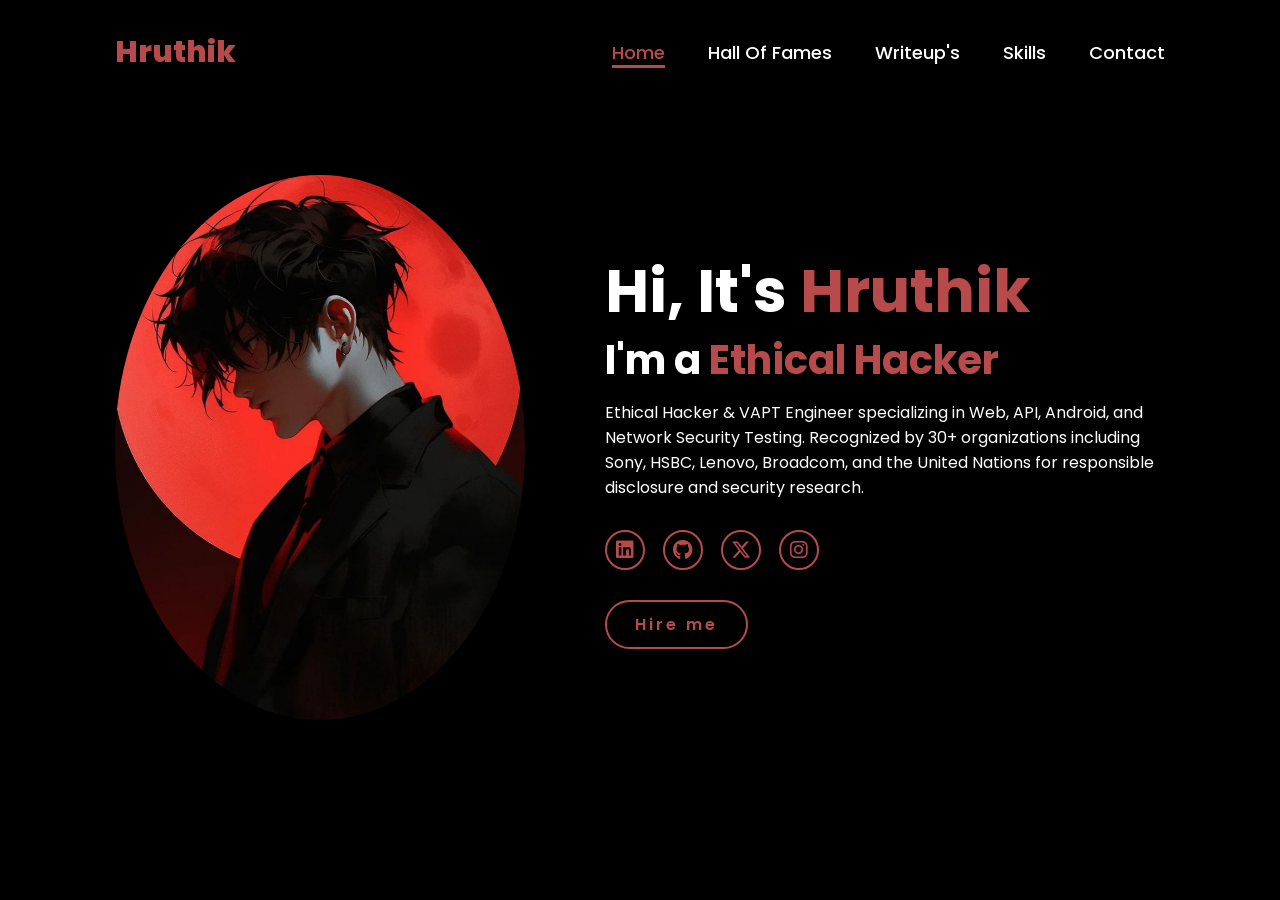
==== index.html @ f8b4dff4 "Add files via upload" ====
<!DOCTYPE html>
<html lang="en">
    
<head>
    <meta charset="UTF-8">
    <meta name="viewport" content="width=device-width, initial-scale=1.0">
    <link rel="stylesheet" href="https://cdnjs.cloudflare.com/ajax/libs/font-awesome/6.5.2/css/all.min.css">
    <link rel="stylesheet" href="style.css">
    <title>Portfolio Website</title>
</head>
<body>
    <header>
        <a href="#" class="logo">Hruthik</a>

        <nav>
            <a href="#" class="active"> Home</a>
            <a href="halloffame.html">Hall Of Fames</a>
            <a href="writeups.html">Writeup's</a>
            <a href="skills.html" >Skills</a>
            <a href="contact.html" >Contact</a>
        </nav>
    </header>
    <section class="home">
        <div class="home-img">
            <img src="main.jpg" alt="">
        </div>
        <div class="home-content">
            <h1>Hi, It's <span>Hruthik</span></h1>
            <h3 class="typing-text">I'm a <span></span></h3>
            <p> Ethical Hacker & VAPT Engineer specializing in Web, API, Android, and Network Security Testing. Recognized by 30+ organizations including Sony, HSBC, Lenovo, Broadcom, and the United Nations for responsible disclosure and security research.
</p>
            <div class="social-icons">
                <a href="https://www.linkedin.com/in/aluri-hruthik-a47271258
"><i class="fa-brands fa-linkedin"></i></a>
                <a href="#"><i class="fa-brands fa-github"></i></a>
                <a href="https://x.com/hruthik_Hacker"><i class="fa-brands fa-x-twitter"></i></a>
                <a href="https://www.instagram.com/the_dark_knight_soldier"><i class="fa-brands fa-instagram"></i></a>
            </div>
            <a href="#" class="btn">Hire me</a>
        </div>
    </section>
</body>
</html>
---- style.css ----
@import url('https://fonts.googleapis.com/css2?family=Poppins:wght@100;200;300;400;500;600&display=swap');

*{
    margin: 0;
    padding: 0;
    box-sizing: border-box;
    text-decoration: none;
    border: none;
    outline: none;
    font-family: 'Poppins', sans-serif;
}

html{
    font-size: 62.5%;
}

body{
    width: 100%;
    height: 100vh;
    overflow-x: hidden;
    background-color: black;
    color: white;
}

header{
    margin-top: 20px;
    position: fixed;
    top: 0;
    left: 0;
    width: 100%;
    padding: 1rem 9%;
    background-color: transparent;
    filter: drop-shadow(10px);
    display: flex;
    justify-content: space-between;
    align-items: center;
    z-index: 100;
}

.logo{
    font-size: 3rem;
    color: #b74b4b;
    font-weight: 800;
    cursor: pointer;
    transition: 0.5s ease;
}

.logo:hover{
    transform: scale(1.1);
}

nav a{
    font-size: 1.8rem;
    color: white;
    margin-left: 4rem;
    font-weight: 500;
    transition: 0.3s ease;
    border-bottom: 3px solid transparent;
}

nav a:hover,
nav a.active{
    color: #b74b4b;
    border-bottom: 3px solid #b74b4b;
}

@media(max-width:995px){
    nav{
        position: absolute;
        display: none;
        top: 0;
        right: 0;
        width: 40%;
        border-left: 3px solid #b74b4b;
        border-bottom: 3px solid #b74b4b;
        border-bottom-left-radius: 2rem;
        padding: 1rem solid;
        background-color: #161616;
        border-top: 0.1rem solid rgba(0,0,0,0.1);
    }

    nav.active{
        display: block;
    }

    nav a{
        display: block;
        font-size: 2rem;
        margin: 3rem 0;
    }

    nav a:hover,
    nav a.active{
        padding: 1rem;
        border-radius: 0.5rem;
        border-bottom: 0.5rem solid #b74b4b;
    }
}

section{
    min-height: 100vh;
    padding: 5rem 9% 5rem;
}

.home{
    display: flex;
    justify-content: center;
    align-items: center;
    gap: 8rem;
    background-color: black;
}

.home .home-content h1{
    font-size: 6rem;
    font-weight: 700;
    line-height: 1.3;
}

span{
    color: #b74b4b;
}

.home-content h3{
    font-size: 4rem;
    margin-bottom: 1rem;
    font-weight: 700;
}

.home-content p{
    font-size: 1.6rem;
}

.home-img{
    border-radius: 50%;
}

.home-img img{
    position: relative;
    width: 32vw;
    border-radius: 50%;
    box-shadow: 0 0 25px solid #b74b4b;
    cursor: pointer;
    transition: 0.2s linear;
}

.home-img img:hover{
    font-size: 1.8rem;
    font-weight: 500;
}

.social-icons a{
    display: inline-flex;
    justify-content: center;
    align-items: center;
    width: 4rem;
    height: 4rem;
    background-color: transparent;
    border: 0.2rem solid #b74b4b;
    font-size: 2rem;
    border-radius: 50%;
    margin: 3rem 1.5rem 3rem 0;
    transition: 0.3s ease;
    color: #b74b4b;
}

.social-icons a:hover{
    color: black;
    transform: scale(1.3) translateY(-5px);
    background-color: #b74b4b;
    box-shadow: 0  0 25px #b74b4b;
}

.btn{
    display: inline-block;
    padding: 1rem 2.8rem;
    background-color: black;
    border-radius: 4rem;
    font-size: 1.6rem;
    color: #b74b4b;
    letter-spacing: 0.3rem;
    font-weight: 600;
    border: 2px solid #b74b4b;
    transition: 0.3s ease;
    cursor: pointer;
}

.btn:hover{
    transform: scale3d(1.03);
    background-color: #b74b4b;
    color: black;
    box-shadow: 0 0 25px #b74b4b;
}

.typing-text{
    font-size: 34px;
    font-weight: 600;
    min-width: 280px;
}

.typing-text span{
    position: relative;
}

.typing-text span::before{
    content: "Ethical Hacker";
    color: #b74b4b;
    animation: words 20s infinite;
}

.typing-text span::after{
    content: "";
    background-color: black;
    position: absolute;
    width: calc(100% + 8px);
    height: 100%;
    border-left: 3px solid black;
    right: -8;
    animation: cursor 0.6s infinite;
}

@keyframes cursor{
    to{
        border-left: 3px solid #b74b4b;
    }
}

@keyframes words{
    0%, 20%{
        content: "Ethical Hacker";
    }
    21%, 40%{
        content: "Bug Hunter";
    }
    41%, 60%{
        content: "Penetration Tester";
    }
    
}

@media (max-width: 1000px){
    .home{
        gap: 4rem;
    }
}

@media(max-width:995px){
    .home{
        flex-direction: column;
        margin: 5rem 4rem;
    }

    .home .home-content h3{
        font-size: 2.5rem;
    }

    .home-content h1{
        font-size: 5rem;
    }

    .home-img img{
        width: 70vw;
        margin-top: 4rem;
    }
}


.skills{
    padding:8rem 9%;
    background:black;
}

.heading{
    text-align:center;
    font-size:5rem;
    margin-bottom:5rem;
}

.skills-container{
    display:grid;
    grid-template-columns:repeat(auto-fit,minmax(250px,1fr));
    gap:3rem;
}

.skill-box{
    background:#111;
    border:2px solid rgba(183,75,75,0.2);
    border-radius:2rem;
    padding:4rem 2rem;
    text-align:center;
    transition:0.3s ease;
}

.skill-box:hover{
    transform:translateY(-10px);
    border-color:#b74b4b;
    box-shadow:0 0 25px rgba(183,75,75,0.4);
}

.skill-box i{
    font-size:5rem;
    color:#b74b4b;
    margin-bottom:2rem;
}

.skill-box h3{
    font-size:2.2rem;
}


.services{
    padding:8rem 9%;
    background:black;
}

.services-container{
    display:grid;
    grid-template-columns:repeat(auto-fit,minmax(300px,1fr));
    gap:3rem;
}

.service-box{
    background:#111;
    border:2px solid rgba(183,75,75,0.2);
    border-radius:2rem;
    padding:4rem 3rem;
    transition:0.3s ease;
}

.service-box:hover{
    transform:translateY(-10px);
    border-color:#b74b4b;
    box-shadow:0 0 25px rgba(183,75,75,0.4);
}

.service-box i{
    font-size:5rem;
    color:#b74b4b;
    margin-bottom:2rem;
}

.service-box h3{
    font-size:2.5rem;
    margin-bottom:1.5rem;
}

.service-box p{
    font-size:1.5rem;
    line-height:1.8;
    color:#bdbdbd;
}

/* CONTACT */

.contact{
    padding:8rem 9%;
    background:black;
}

.contact-container{
    display:grid;
    grid-template-columns:repeat(auto-fit,minmax(250px,1fr));
    gap:3rem;
}

.contact-box{
    background:#111;
    border:2px solid rgba(183,75,75,0.2);
    border-radius:2rem;
    padding:4rem 2rem;
    text-align:center;
    transition:0.3s ease;
}

.contact-box:hover{
    transform:translateY(-10px);
    border-color:#b74b4b;
    box-shadow:0 0 25px rgba(183,75,75,0.4);
}

.contact-box i{
    font-size:5rem;
    color:#b74b4b;
    margin-bottom:2rem;
}

.contact-box h3{
    font-size:2.4rem;
    margin-bottom:1.5rem;
}

.contact-box a{
    font-size:1.6rem;
    color:#b74b4b;
    font-weight:600;
}

.contact-box a:hover{
    text-decoration:underline;
}
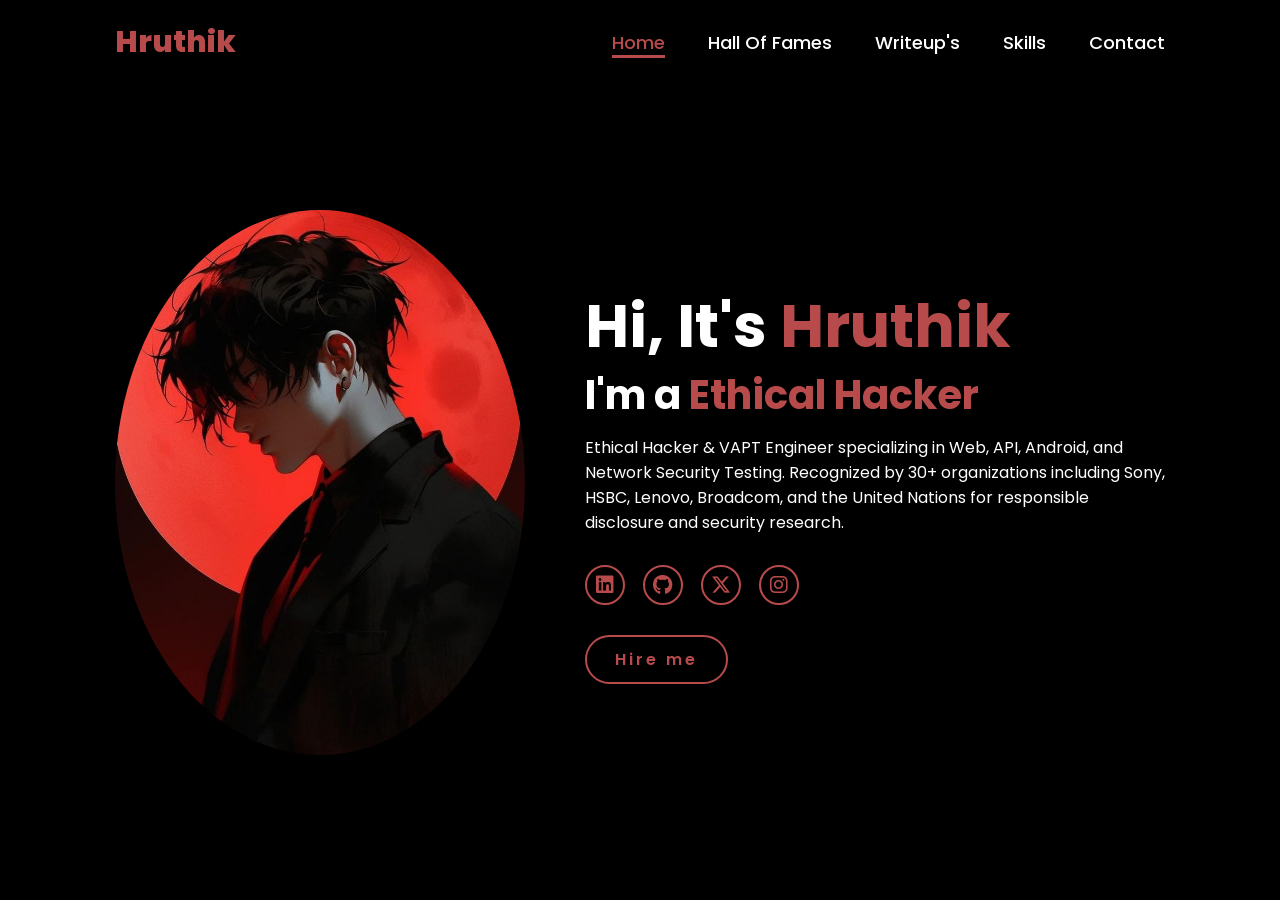
==== commit e307b6ab: "Update index.html" ====
--- a/index.html
+++ b/index.html
@@ -40,4 +40,4 @@
         </div>
     </section>
 </body>
-</html>+</html>
--- a/style.css
+++ b/style.css
@@ -23,18 +23,16 @@
 }
 
 header{
-    margin-top: 20px;
     position: fixed;
     top: 0;
     left: 0;
     width: 100%;
-    padding: 1rem 9%;
-    background-color: transparent;
-    filter: drop-shadow(10px);
+    padding: 2rem 9%;
+    background: rgba(0,0,0,0.8);
     display: flex;
     justify-content: space-between;
     align-items: center;
-    z-index: 100;
+    z-index: 1000;
 }
 
 .logo{
@@ -103,11 +101,13 @@
 }
 
 .home{
+    min-height: 100vh;
     display: flex;
+    align-items: center;
     justify-content: center;
-    align-items: center;
-    gap: 8rem;
-    background-color: black;
+    gap: 6rem;
+    padding-top: 12rem;
+    background: black;
 }
 
 .home .home-content h1{
@@ -397,3 +397,51 @@
 .contact-box a:hover{
     text-decoration:underline;
 }
+
+@media (max-width: 995px){
+
+    header{
+        flex-direction: column;
+        gap: 2rem;
+        padding: 2rem;
+    }
+
+    nav{
+        display: flex;
+        flex-wrap: wrap;
+        justify-content: center;
+        gap: 1.5rem;
+        width: 100%;
+    }
+
+    nav a{
+        margin: 0;
+        font-size: 1.6rem;
+    }
+
+    .home{
+        flex-direction: column;
+        text-align: center;
+        padding-top: 20rem;
+        gap: 4rem;
+    }
+
+    .home-img img{
+        width: 80vw;
+        max-width: 350px;
+    }
+
+    .home-content h1{
+        font-size: 4rem;
+    }
+
+    .home-content h3{
+        font-size: 2.5rem;
+    }
+
+    .social-icons{
+        display: flex;
+        justify-content: center;
+        flex-wrap: wrap;
+    }
+}
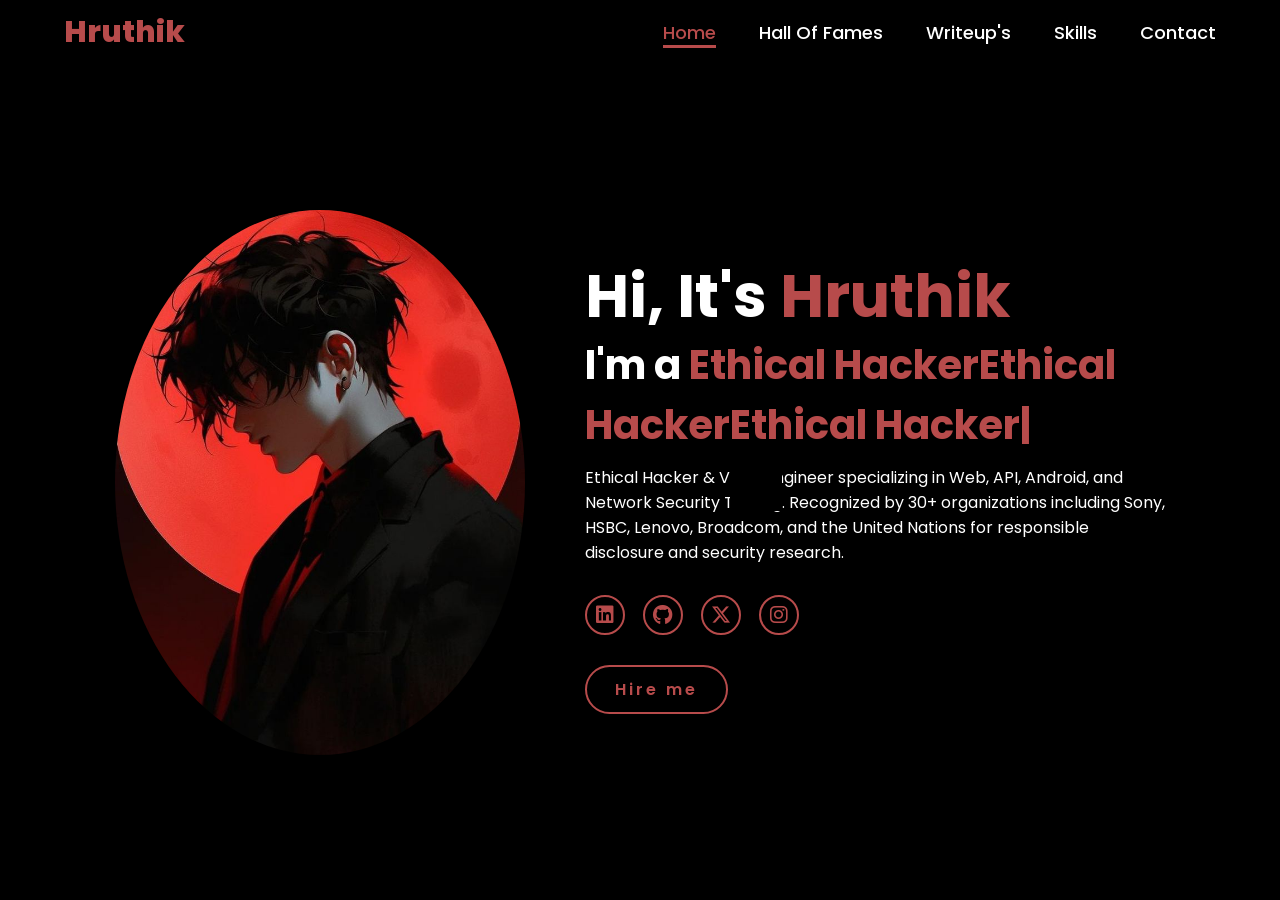
==== commit 8c0c10ab: "Update index.html" ====
--- a/index.html
+++ b/index.html
@@ -12,32 +12,76 @@
     <header>
         <a href="#" class="logo">Hruthik</a>
 
-        <nav>
-            <a href="#" class="active"> Home</a>
+        <div class="hamburger" id="hamburger" onclick="toggleNav()">
+            <span></span>
+            <span></span>
+            <span></span>
+        </div>
+
+        <nav id="nav-menu">
+            <a href="#" class="active">Home</a>
             <a href="halloffame.html">Hall Of Fames</a>
             <a href="writeups.html">Writeup's</a>
-            <a href="skills.html" >Skills</a>
-            <a href="contact.html" >Contact</a>
+            <a href="skills.html">Skills</a>
+            <a href="contact.html">Contact</a>
         </nav>
     </header>
+
     <section class="home">
         <div class="home-img">
-            <img src="main.jpg" alt="">
+            <img src="main.jpg" alt="Hruthik">
         </div>
         <div class="home-content">
             <h1>Hi, It's <span>Hruthik</span></h1>
-            <h3 class="typing-text">I'm a <span></span></h3>
-            <p> Ethical Hacker & VAPT Engineer specializing in Web, API, Android, and Network Security Testing. Recognized by 30+ organizations including Sony, HSBC, Lenovo, Broadcom, and the United Nations for responsible disclosure and security research.
-</p>
+            <h3 class="typing-text">I'm a <span id="typed-text"></span><span class="typed-cursor">|</span></h3>
+            <p>Ethical Hacker & VAPT Engineer specializing in Web, API, Android, and Network Security Testing. Recognized by 30+ organizations including Sony, HSBC, Lenovo, Broadcom, and the United Nations for responsible disclosure and security research.</p>
             <div class="social-icons">
-                <a href="https://www.linkedin.com/in/aluri-hruthik-a47271258
-"><i class="fa-brands fa-linkedin"></i></a>
+                <a href="https://www.linkedin.com/in/aluri-hruthik-a47271258" target="_blank"><i class="fa-brands fa-linkedin"></i></a>
                 <a href="#"><i class="fa-brands fa-github"></i></a>
-                <a href="https://x.com/hruthik_Hacker"><i class="fa-brands fa-x-twitter"></i></a>
-                <a href="https://www.instagram.com/the_dark_knight_soldier"><i class="fa-brands fa-instagram"></i></a>
+                <a href="https://x.com/hruthik_Hacker" target="_blank"><i class="fa-brands fa-x-twitter"></i></a>
+                <a href="https://www.instagram.com/the_dark_knight_soldier" target="_blank"><i class="fa-brands fa-instagram"></i></a>
             </div>
-            <a href="#" class="btn">Hire me</a>
+            <a href="contact.html" class="btn">Hire me</a>
         </div>
     </section>
+
+    <script>
+    // Hamburger nav
+    function toggleNav(){
+        document.getElementById('nav-menu').classList.toggle('open');
+    }
+    document.querySelectorAll('#nav-menu a').forEach(function(link){
+        link.addEventListener('click', function(){
+            document.getElementById('nav-menu').classList.remove('open');
+        });
+    });
+
+    // JS typing animation — works on local files AND GitHub Pages
+    const words = ["Ethical Hacker", "Bug Hunter", "Penetration Tester", "Security Researcher"];
+    const el = document.getElementById('typed-text');
+    let wi = 0, ci = 0, deleting = false;
+
+    function type() {
+        const word = words[wi];
+        if (!deleting) {
+            el.textContent = word.substring(0, ci + 1);
+            ci++;
+            if (ci === word.length) {
+                deleting = true;
+                setTimeout(type, 1800);
+                return;
+            }
+        } else {
+            el.textContent = word.substring(0, ci - 1);
+            ci--;
+            if (ci === 0) {
+                deleting = false;
+                wi = (wi + 1) % words.length;
+            }
+        }
+        setTimeout(type, deleting ? 60 : 100);
+    }
+    type();
+    </script>
 </body>
 </html>
--- a/style.css
+++ b/style.css
@@ -351,22 +351,18 @@
 
 /* CONTACT */
 
-.contact{
-    padding:8rem 9%;
-    background:black;
-}
-
 .contact-container{
     display:grid;
     grid-template-columns:repeat(auto-fit,minmax(250px,1fr));
-    gap:3rem;
+    gap:2rem;
+    margin-top:4rem;
 }
 
 .contact-box{
     background:#111;
-    border:2px solid rgba(183,75,75,0.2);
+    border:2px solid rgba(183,75,75,0.3);
     border-radius:2rem;
-    padding:4rem 2rem;
+    padding:3rem 2rem;
     text-align:center;
     transition:0.3s ease;
 }
@@ -378,24 +374,26 @@
 }
 
 .contact-box i{
-    font-size:5rem;
+    font-size:4rem;
     color:#b74b4b;
-    margin-bottom:2rem;
+    margin-bottom:1.5rem;
 }
 
 .contact-box h3{
-    font-size:2.4rem;
-    margin-bottom:1.5rem;
+    font-size:2.2rem;
+    margin-bottom:1rem;
 }
 
 .contact-box a{
-    font-size:1.6rem;
+    font-size:1.5rem;
     color:#b74b4b;
     font-weight:600;
 }
 
-.contact-box a:hover{
-    text-decoration:underline;
+.contact{
+    min-height: 100vh;
+    padding: 14rem 9% 5rem;
+    background: black;
 }
 
 @media (max-width: 995px){
@@ -445,3 +443,85 @@
         flex-wrap: wrap;
     }
 }
+
+@media (max-width: 768px){
+
+    header{
+        flex-direction: column;
+        padding: 1.5rem;
+        gap: 1rem;
+    }
+
+    nav{
+        display: flex;
+        flex-wrap: wrap;
+        justify-content: center;
+        gap: 1rem;
+        width: 100%;
+    }
+
+    nav{
+    gap: 0.8rem;
+    flex-wrap: wrap;
+}
+
+    nav a{
+        margin: 0;
+        font-size: 1.5rem;
+    }
+
+    .heading{
+        font-size: 4rem;
+        margin-top: 3rem;
+    }
+
+    .home{
+        flex-direction: column;
+        text-align: center;
+        padding-top: 15rem;
+        gap: 3rem;
+    }
+
+    .home-img img{
+        width: 85vw;
+    }
+
+    .home-content h1{
+        font-size: 3.8rem;
+    }
+
+    .home-content h3{
+        font-size: 2.2rem;
+    }
+
+    .services-container,
+    .skills-container,
+    .contact-container{
+        grid-template-columns: 1fr;
+    }
+
+    .service-box,
+    .skill-box,
+    .contact-box{
+        width: 100%;
+    }
+}
+
+header{
+    padding: 1rem 5%;
+}
+
+.writeups{
+    padding-top: 14rem;
+}
+
+.writeup-box h3{
+    font-size: 3rem;
+    line-height: 1.3;
+    word-break: break-word;
+}
+
+.contact{
+    min-height: auto;
+    padding-bottom: 8rem;
+}
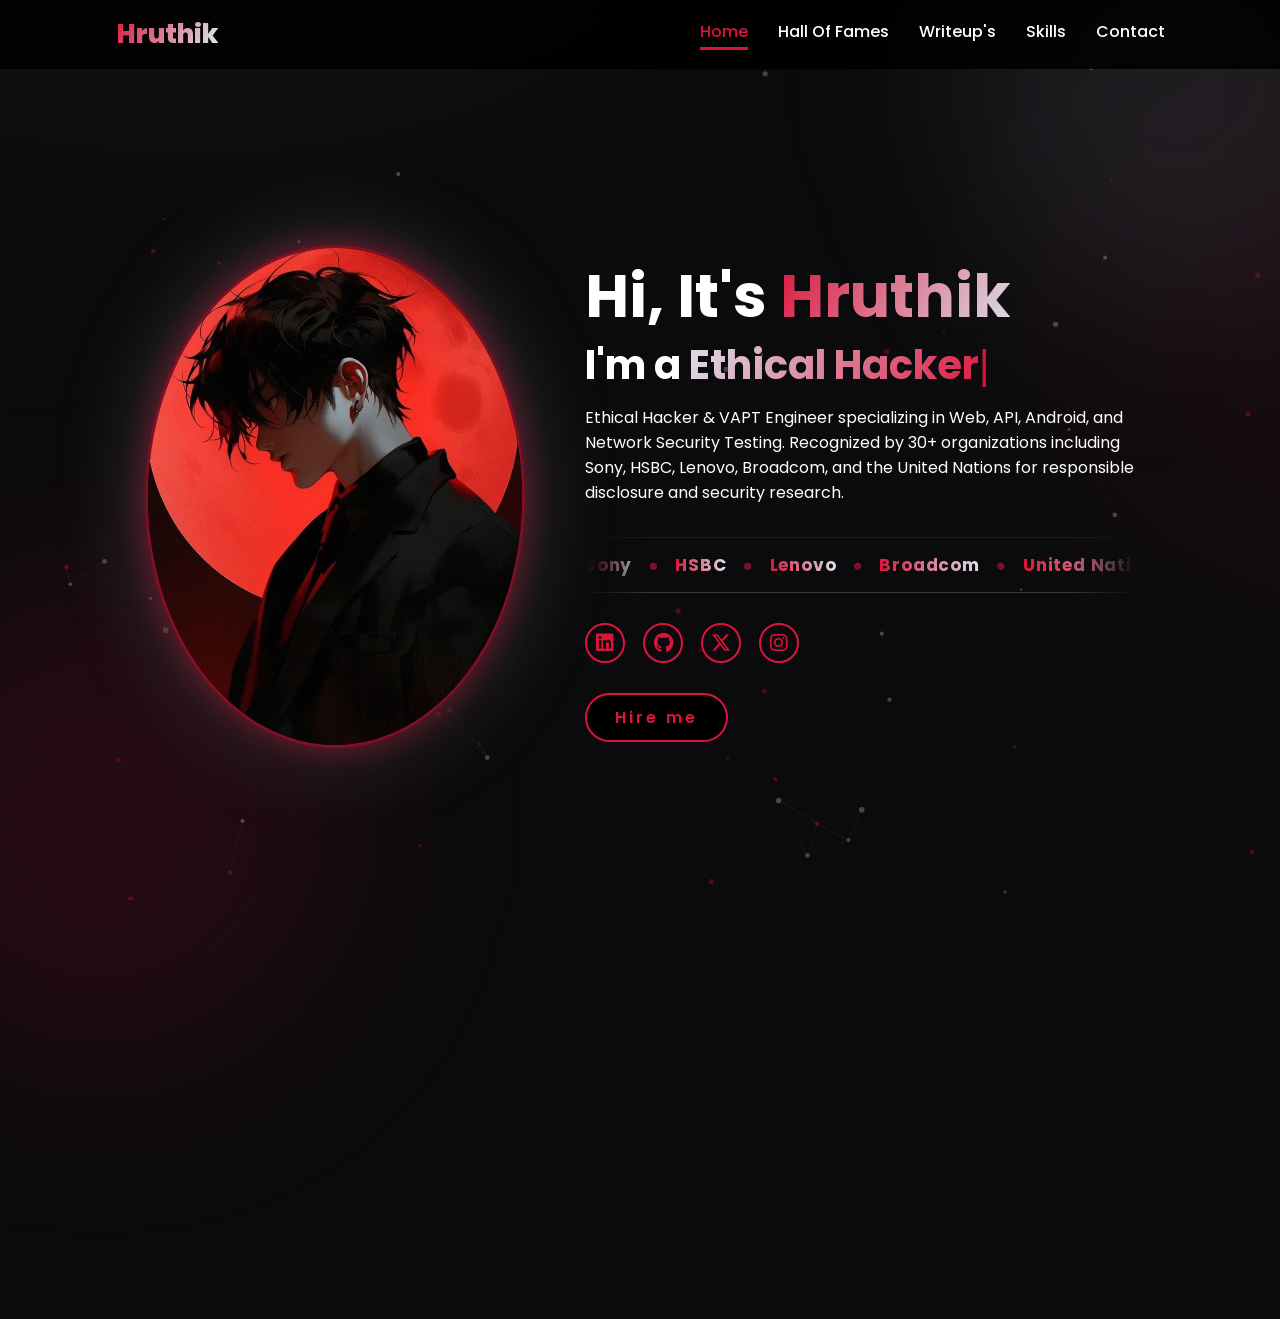
==== commit 626e9220: "Redesign: charcoal + crimson + silver theme, 3D effects, particles, reveal animations, SEO tags, fav" ====
--- a/index.html
+++ b/index.html
@@ -4,11 +4,24 @@
 <head>
     <meta charset="UTF-8">
     <meta name="viewport" content="width=device-width, initial-scale=1.0">
+    <meta name="description" content="Hruthik — Ethical Hacker & VAPT Engineer. Web, API, Android and Network security testing. Recognized by 30+ organizations including Sony, HSBC, Lenovo, Broadcom and the United Nations.">
+    <meta property="og:type" content="website">
+    <meta property="og:title" content="Hruthik | Ethical Hacker & VAPT Engineer">
+    <meta property="og:description" content="Recognized by 30+ organizations including Sony, HSBC, Lenovo, Broadcom and the United Nations for responsible disclosure and security research.">
+    <meta property="og:url" content="https://darkknight268.github.io/portifilo/">
+    <meta property="og:image" content="https://darkknight268.github.io/portifilo/main.jpg">
+    <meta name="twitter:card" content="summary_large_image">
+    <meta name="twitter:title" content="Hruthik | Ethical Hacker & VAPT Engineer">
+    <meta name="twitter:description" content="Recognized by 30+ organizations including Sony, HSBC, Lenovo, Broadcom and the United Nations.">
+    <link rel="icon" type="image/svg+xml" href="favicon.svg">
     <link rel="stylesheet" href="https://cdnjs.cloudflare.com/ajax/libs/font-awesome/6.5.2/css/all.min.css">
     <link rel="stylesheet" href="style.css">
-    <title>Portfolio Website</title>
+    <title>Hruthik | Ethical Hacker & VAPT Engineer</title>
 </head>
 <body>
+    <div class="orb orb-green"></div>
+    <div class="orb orb-crimson"></div>
+
     <header>
         <a href="#" class="logo">Hruthik</a>
 
@@ -32,16 +45,22 @@
             <img src="main.jpg" alt="Hruthik">
         </div>
         <div class="home-content">
-            <h1>Hi, It's <span>Hruthik</span></h1>
-            <h3 class="typing-text">I'm a <span id="typed-text"></span><span class="typed-cursor">|</span></h3>
-            <p>Ethical Hacker & VAPT Engineer specializing in Web, API, Android, and Network Security Testing. Recognized by 30+ organizations including Sony, HSBC, Lenovo, Broadcom, and the United Nations for responsible disclosure and security research.</p>
-            <div class="social-icons">
+            <h1 class="reveal">Hi, It's <span>Hruthik</span></h1>
+            <h3 class="typing-text reveal">I'm a <span id="typed-text"></span><span class="typed-cursor">|</span></h3>
+            <p class="reveal">Ethical Hacker & VAPT Engineer specializing in Web, API, Android, and Network Security Testing. Recognized by 30+ organizations including Sony, HSBC, Lenovo, Broadcom, and the United Nations for responsible disclosure and security research.</p>
+            <div class="ticker-wrap reveal">
+                <div class="ticker">
+                    <span><b>Sony</b><i>●</i><b>HSBC</b><i>●</i><b>Lenovo</b><i>●</i><b>Broadcom</b><i>●</i><b>United Nations</b><i>●</i><b>Square</b><i>●</i><b>CIBC</b><i>●</i><b>Unilever</b><i>●</i><b>CERT-EU</b><i>●</i><b>iFixit</b><i>●</i><b>Accenture</b><i>●</i><b>BASF</b><i>●</i><b>F5 Networks</b><i>●</i><b>BT</b><i>●</i><b>EPAM</b><i>●</i><b>Arlo</b><i>●</i><b>Bolt</b><i>●</i><b>ServiceNow</b><i>●</i><b>Luminor</b><i>●</i></span>
+                    <span aria-hidden="true"><b>Sony</b><i>●</i><b>HSBC</b><i>●</i><b>Lenovo</b><i>●</i><b>Broadcom</b><i>●</i><b>United Nations</b><i>●</i><b>Square</b><i>●</i><b>CIBC</b><i>●</i><b>Unilever</b><i>●</i><b>CERT-EU</b><i>●</i><b>iFixit</b><i>●</i><b>Accenture</b><i>●</i><b>BASF</b><i>●</i><b>F5 Networks</b><i>●</i><b>BT</b><i>●</i><b>EPAM</b><i>●</i><b>Arlo</b><i>●</i><b>Bolt</b><i>●</i><b>ServiceNow</b><i>●</i><b>Luminor</b><i>●</i></span>
+                </div>
+            </div>
+            <div class="social-icons reveal">
                 <a href="https://www.linkedin.com/in/aluri-hruthik-a47271258" target="_blank"><i class="fa-brands fa-linkedin"></i></a>
-                <a href="#"><i class="fa-brands fa-github"></i></a>
+                <a href="https://github.com/darkknight268" target="_blank"><i class="fa-brands fa-github"></i></a>
                 <a href="https://x.com/hruthik_Hacker" target="_blank"><i class="fa-brands fa-x-twitter"></i></a>
                 <a href="https://www.instagram.com/the_dark_knight_soldier" target="_blank"><i class="fa-brands fa-instagram"></i></a>
             </div>
-            <a href="contact.html" class="btn">Hire me</a>
+            <a href="contact.html" class="btn reveal">Hire me</a>
         </div>
     </section>
 
@@ -83,5 +102,7 @@
     }
     type();
     </script>
+    <script src=bg.js></script>
+<script src=reveal.js></script>
 </body>
 </html>
--- a/style.css
+++ b/style.css
@@ -1,527 +1,927 @@
-@import url('https://fonts.googleapis.com/css2?family=Poppins:wght@100;200;300;400;500;600&display=swap');
-
-*{
-    margin: 0;
-    padding: 0;
-    box-sizing: border-box;
-    text-decoration: none;
-    border: none;
-    outline: none;
-    font-family: 'Poppins', sans-serif;
-}
-
-html{
-    font-size: 62.5%;
-}
-
-body{
-    width: 100%;
-    height: 100vh;
-    overflow-x: hidden;
-    background-color: black;
-    color: white;
-}
-
-header{
-    position: fixed;
-    top: 0;
-    left: 0;
-    width: 100%;
-    padding: 2rem 9%;
-    background: rgba(0,0,0,0.8);
-    display: flex;
-    justify-content: space-between;
-    align-items: center;
-    z-index: 1000;
-}
-
-.logo{
-    font-size: 3rem;
-    color: #b74b4b;
-    font-weight: 800;
-    cursor: pointer;
-    transition: 0.5s ease;
-}
-
-.logo:hover{
-    transform: scale(1.1);
-}
-
-nav a{
-    font-size: 1.8rem;
-    color: white;
-    margin-left: 4rem;
-    font-weight: 500;
-    transition: 0.3s ease;
-    border-bottom: 3px solid transparent;
-}
-
-nav a:hover,
-nav a.active{
-    color: #b74b4b;
-    border-bottom: 3px solid #b74b4b;
-}
-
-@media(max-width:995px){
-    nav{
-        position: absolute;
-        display: none;
-        top: 0;
-        right: 0;
-        width: 40%;
-        border-left: 3px solid #b74b4b;
-        border-bottom: 3px solid #b74b4b;
-        border-bottom-left-radius: 2rem;
-        padding: 1rem solid;
-        background-color: #161616;
-        border-top: 0.1rem solid rgba(0,0,0,0.1);
-    }
-
-    nav.active{
-        display: block;
-    }
-
-    nav a{
-        display: block;
-        font-size: 2rem;
-        margin: 3rem 0;
-    }
-
-    nav a:hover,
-    nav a.active{
-        padding: 1rem;
-        border-radius: 0.5rem;
-        border-bottom: 0.5rem solid #b74b4b;
-    }
-}
-
-section{
-    min-height: 100vh;
-    padding: 5rem 9% 5rem;
-}
-
-.home{
-    min-height: 100vh;
-    display: flex;
-    align-items: center;
-    justify-content: center;
-    gap: 6rem;
-    padding-top: 12rem;
-    background: black;
-}
-
-.home .home-content h1{
-    font-size: 6rem;
-    font-weight: 700;
-    line-height: 1.3;
-}
-
-span{
-    color: #b74b4b;
-}
-
-.home-content h3{
-    font-size: 4rem;
-    margin-bottom: 1rem;
-    font-weight: 700;
-}
-
-.home-content p{
-    font-size: 1.6rem;
-}
-
-.home-img{
-    border-radius: 50%;
-}
-
-.home-img img{
-    position: relative;
-    width: 32vw;
-    border-radius: 50%;
-    box-shadow: 0 0 25px solid #b74b4b;
-    cursor: pointer;
-    transition: 0.2s linear;
-}
-
-.home-img img:hover{
-    font-size: 1.8rem;
-    font-weight: 500;
-}
-
-.social-icons a{
-    display: inline-flex;
-    justify-content: center;
-    align-items: center;
-    width: 4rem;
-    height: 4rem;
-    background-color: transparent;
-    border: 0.2rem solid #b74b4b;
-    font-size: 2rem;
-    border-radius: 50%;
-    margin: 3rem 1.5rem 3rem 0;
-    transition: 0.3s ease;
-    color: #b74b4b;
-}
-
-.social-icons a:hover{
-    color: black;
-    transform: scale(1.3) translateY(-5px);
-    background-color: #b74b4b;
-    box-shadow: 0  0 25px #b74b4b;
-}
-
-.btn{
-    display: inline-block;
-    padding: 1rem 2.8rem;
-    background-color: black;
-    border-radius: 4rem;
-    font-size: 1.6rem;
-    color: #b74b4b;
-    letter-spacing: 0.3rem;
-    font-weight: 600;
-    border: 2px solid #b74b4b;
-    transition: 0.3s ease;
-    cursor: pointer;
-}
-
-.btn:hover{
-    transform: scale3d(1.03);
-    background-color: #b74b4b;
-    color: black;
-    box-shadow: 0 0 25px #b74b4b;
-}
-
-.typing-text{
-    font-size: 34px;
-    font-weight: 600;
-    min-width: 280px;
-}
-
-.typing-text span{
-    position: relative;
-}
-
-.typing-text span::before{
-    content: "Ethical Hacker";
-    color: #b74b4b;
-    animation: words 20s infinite;
-}
-
-.typing-text span::after{
-    content: "";
-    background-color: black;
-    position: absolute;
-    width: calc(100% + 8px);
-    height: 100%;
-    border-left: 3px solid black;
-    right: -8;
-    animation: cursor 0.6s infinite;
-}
-
-@keyframes cursor{
-    to{
-        border-left: 3px solid #b74b4b;
-    }
-}
-
-@keyframes words{
-    0%, 20%{
-        content: "Ethical Hacker";
-    }
-    21%, 40%{
-        content: "Bug Hunter";
-    }
-    41%, 60%{
-        content: "Penetration Tester";
-    }
-    
-}
-
-@media (max-width: 1000px){
-    .home{
-        gap: 4rem;
-    }
-}
-
-@media(max-width:995px){
-    .home{
-        flex-direction: column;
-        margin: 5rem 4rem;
-    }
-
-    .home .home-content h3{
-        font-size: 2.5rem;
-    }
-
-    .home-content h1{
-        font-size: 5rem;
-    }
-
-    .home-img img{
-        width: 70vw;
-        margin-top: 4rem;
-    }
-}
-
-
-.skills{
-    padding:8rem 9%;
-    background:black;
-}
-
-.heading{
-    text-align:center;
-    font-size:5rem;
-    margin-bottom:5rem;
-}
-
-.skills-container{
-    display:grid;
-    grid-template-columns:repeat(auto-fit,minmax(250px,1fr));
-    gap:3rem;
-}
-
-.skill-box{
-    background:#111;
-    border:2px solid rgba(183,75,75,0.2);
-    border-radius:2rem;
-    padding:4rem 2rem;
-    text-align:center;
-    transition:0.3s ease;
-}
-
-.skill-box:hover{
-    transform:translateY(-10px);
-    border-color:#b74b4b;
-    box-shadow:0 0 25px rgba(183,75,75,0.4);
-}
-
-.skill-box i{
-    font-size:5rem;
-    color:#b74b4b;
-    margin-bottom:2rem;
-}
-
-.skill-box h3{
-    font-size:2.2rem;
-}
-
-
-.services{
-    padding:8rem 9%;
-    background:black;
-}
-
-.services-container{
-    display:grid;
-    grid-template-columns:repeat(auto-fit,minmax(300px,1fr));
-    gap:3rem;
-}
-
-.service-box{
-    background:#111;
-    border:2px solid rgba(183,75,75,0.2);
-    border-radius:2rem;
-    padding:4rem 3rem;
-    transition:0.3s ease;
-}
-
-.service-box:hover{
-    transform:translateY(-10px);
-    border-color:#b74b4b;
-    box-shadow:0 0 25px rgba(183,75,75,0.4);
-}
-
-.service-box i{
-    font-size:5rem;
-    color:#b74b4b;
-    margin-bottom:2rem;
-}
-
-.service-box h3{
-    font-size:2.5rem;
-    margin-bottom:1.5rem;
-}
-
-.service-box p{
-    font-size:1.5rem;
-    line-height:1.8;
-    color:#bdbdbd;
-}
-
-/* CONTACT */
-
-.contact-container{
-    display:grid;
-    grid-template-columns:repeat(auto-fit,minmax(250px,1fr));
-    gap:2rem;
-    margin-top:4rem;
-}
-
-.contact-box{
-    background:#111;
-    border:2px solid rgba(183,75,75,0.3);
-    border-radius:2rem;
-    padding:3rem 2rem;
-    text-align:center;
-    transition:0.3s ease;
-}
-
-.contact-box:hover{
-    transform:translateY(-10px);
-    border-color:#b74b4b;
-    box-shadow:0 0 25px rgba(183,75,75,0.4);
-}
-
-.contact-box i{
-    font-size:4rem;
-    color:#b74b4b;
-    margin-bottom:1.5rem;
-}
-
-.contact-box h3{
-    font-size:2.2rem;
-    margin-bottom:1rem;
-}
-
-.contact-box a{
-    font-size:1.5rem;
-    color:#b74b4b;
-    font-weight:600;
-}
-
-.contact{
-    min-height: 100vh;
-    padding: 14rem 9% 5rem;
-    background: black;
-}
-
-@media (max-width: 995px){
-
-    header{
-        flex-direction: column;
-        gap: 2rem;
-        padding: 2rem;
-    }
-
-    nav{
-        display: flex;
-        flex-wrap: wrap;
-        justify-content: center;
-        gap: 1.5rem;
-        width: 100%;
-    }
-
-    nav a{
-        margin: 0;
-        font-size: 1.6rem;
-    }
-
-    .home{
-        flex-direction: column;
-        text-align: center;
-        padding-top: 20rem;
-        gap: 4rem;
-    }
-
-    .home-img img{
-        width: 80vw;
-        max-width: 350px;
-    }
-
-    .home-content h1{
-        font-size: 4rem;
-    }
-
-    .home-content h3{
-        font-size: 2.5rem;
-    }
-
-    .social-icons{
-        display: flex;
-        justify-content: center;
-        flex-wrap: wrap;
-    }
-}
-
-@media (max-width: 768px){
-
-    header{
-        flex-direction: column;
-        padding: 1.5rem;
-        gap: 1rem;
-    }
-
-    nav{
-        display: flex;
-        flex-wrap: wrap;
-        justify-content: center;
-        gap: 1rem;
-        width: 100%;
-    }
-
-    nav{
-    gap: 0.8rem;
-    flex-wrap: wrap;
-}
-
-    nav a{
-        margin: 0;
-        font-size: 1.5rem;
-    }
-
-    .heading{
-        font-size: 4rem;
-        margin-top: 3rem;
-    }
-
-    .home{
-        flex-direction: column;
-        text-align: center;
-        padding-top: 15rem;
-        gap: 3rem;
-    }
-
-    .home-img img{
-        width: 85vw;
-    }
-
-    .home-content h1{
-        font-size: 3.8rem;
-    }
-
-    .home-content h3{
-        font-size: 2.2rem;
-    }
-
-    .services-container,
-    .skills-container,
-    .contact-container{
-        grid-template-columns: 1fr;
-    }
-
-    .service-box,
-    .skill-box,
-    .contact-box{
-        width: 100%;
-    }
-}
-
-header{
-    padding: 1rem 5%;
-}
-
-.writeups{
-    padding-top: 14rem;
-}
-
-.writeup-box h3{
-    font-size: 3rem;
-    line-height: 1.3;
-    word-break: break-word;
-}
-
-.contact{
-    min-height: auto;
-    padding-bottom: 8rem;
-}
+@import url('https://fonts.googleapis.com/css2?family=Poppins:wght@100;200;300;400;500;600&display=swap');
+
+:root{
+  --crimson: #dc143c;
+  --silver: #c0c7d1;
+  --silver-bright: #dbe2ea;
+  --charcoal: #1c1c1e;
+  --charcoal-deep: #141416;
+  --bg-dark: #0b0b0d;
+  --text-dim: #b8b8bc;
+}
+
+*{
+  margin: 0;
+  padding: 0;
+  box-sizing: border-box;
+  text-decoration: none;
+  border: none;
+  outline: none;
+  font-family: 'Poppins', sans-serif;
+}
+
+html{
+  font-size: 62.5%;
+  scroll-behavior: smooth;
+}
+
+body{
+  width: 100%;
+  min-height: 100vh;
+  overflow-x: hidden;
+  background:
+    radial-gradient(1100px 600px at 15% -10%, rgba(192,199,209,0.05), transparent 60%),
+    radial-gradient(900px 700px at 110% 25%, rgba(220,20,60,0.08), transparent 55%),
+    var(--bg-dark);
+  color: white;
+}
+
+/* HEADER */
+
+header{
+  position: fixed;
+  top: 0;
+  left: 0;
+  width: 100%;
+  padding: 1.5rem 9%;
+  background: rgba(0,0,0,0.85);
+  display: flex;
+  justify-content: space-between;
+  align-items: center;
+  z-index: 1000;
+  backdrop-filter: blur(8px);
+  flex-wrap: wrap;
+  gap: 0;
+}
+
+.logo{
+  font-size: 2.6rem;
+  font-weight: 800;
+  cursor: pointer;
+  transition: 0.3s ease;
+  white-space: nowrap;
+  flex-shrink: 0;
+  background: linear-gradient(120deg, var(--crimson), var(--silver-bright), var(--crimson));
+  background-size: 200% auto;
+  -webkit-background-clip: text;
+  background-clip: text;
+  color: transparent;
+  animation: logoShift 5s linear infinite;
+  padding: 0 2px;
+}
+
+.logo:hover{
+  transform: scale(1.05);
+}
+
+/* HAMBURGER */
+
+.hamburger{
+  display: none;
+  flex-direction: column;
+  gap: 5px;
+  cursor: pointer;
+  padding: 4px;
+  flex-shrink: 0;
+}
+
+.hamburger span{
+  display: block;
+  width: 25px;
+  height: 3px;
+  background: var(--crimson);
+  border-radius: 3px;
+  transition: 0.3s ease;
+}
+
+/* NAV */
+
+nav{
+  display: flex;
+  align-items: center;
+  gap: 3rem;
+  flex-wrap: wrap;
+}
+
+nav a{
+  font-size: 1.6rem;
+  color: white;
+  font-weight: 500;
+  transition: 0.3s ease;
+  border-bottom: 3px solid transparent;
+  padding-bottom: 0.3rem;
+  white-space: nowrap;
+}
+
+nav a:hover,
+nav a.active{
+  color: var(--crimson);
+  border-bottom: 3px solid var(--crimson);
+}
+
+/* GENERIC SECTION */
+
+section{
+  min-height: 100vh;
+  padding: 5rem 0 5rem;
+}
+
+/* HOME */
+
+.home{
+  min-height: calc(100vh - 7rem);
+  display: flex;
+  align-items: center;
+  justify-content: center;
+  gap: 6rem;
+  padding-top: 8rem;
+  background: transparent;
+}
+
+.home .home-content h1{
+  font-size: 6rem;
+  font-weight: 700;
+  line-height: 1.3;
+}
+
+span{
+  color: var(--crimson);
+}
+
+.home-content h3{
+  font-size: 4rem;
+  margin-bottom: 1rem;
+  font-weight: 700;
+}
+
+.home-content p{
+  font-size: 1.6rem;
+  max-width: 55rem;
+}
+
+.home-img{
+  border-radius: 50%;
+  animation: photoFloat 5.5s ease-in-out infinite;
+}
+
+.home-img img{
+  position: relative;
+  width: 32vw;
+  max-width: 380px;
+  border-radius: 50%;
+  border: 3px solid rgba(220,20,60,0.55);
+  box-shadow:
+    0 0 32px rgba(220,20,60,0.45),
+    0 0 90px rgba(192,199,209,0.25),
+    0 18px 44px rgba(0,0,0,0.6);
+  cursor: pointer;
+  transition: 0.25s ease;
+}
+
+.home-img img:hover{
+  transform: scale(1.035);
+  border-color: rgba(192,199,209,0.7);
+  box-shadow:
+    0 0 44px rgba(220,20,60,0.55),
+    0 0 110px rgba(192,199,209,0.35),
+    0 18px 44px rgba(0,0,0,0.6);
+}
+
+/* SOCIAL ICONS & BUTTON */
+
+.social-icons a{
+  display: inline-flex;
+  justify-content: center;
+  align-items: center;
+  width: 4rem;
+  height: 4rem;
+  background-color: transparent;
+  border: 0.2rem solid var(--crimson);
+  font-size: 2rem;
+  border-radius: 50%;
+  margin: 3rem 1.5rem 3rem 0;
+  transition: 0.3s ease;
+  color: var(--crimson);
+}
+
+.social-icons a:hover{
+  color: black;
+  transform: scale(1.2) translateY(-4px) rotate(8deg);
+  background-color: var(--crimson);
+  box-shadow:
+    0 0 26px rgba(220,20,60,0.55),
+    6px -6px 26px rgba(192,199,209,0.28);
+}
+
+.btn{
+  display: inline-block;
+  padding: 1rem 2.8rem;
+  background-color: black;
+  border-radius: 4rem;
+  font-size: 1.6rem;
+  color: var(--crimson);
+  letter-spacing: 0.3rem;
+  font-weight: 600;
+  border: 2px solid var(--crimson);
+  transition: 0.3s ease;
+  cursor: pointer;
+}
+
+.btn:hover{
+  transform: scale(1.03) translateY(-2px);
+  background: linear-gradient(120deg, var(--crimson), var(--silver));
+  color: #ffffff;
+  box-shadow:
+    0 0 28px rgba(220,20,60,0.5),
+    8px -8px 30px rgba(192,199,209,0.35);
+}
+
+.btn:active{
+  transform: scale(0.97);
+}
+
+/* TYPING EFFECT */
+
+.typing-text{
+  font-size: 3.2rem;
+  font-weight: 600;
+  min-width: 240px;
+}
+
+.typing-text span{
+  position: relative;
+}
+
+.typing-text span::before{
+  content: "Ethical Hacker";
+  color: var(--crimson);
+  animation: words 20s infinite;
+}
+
+.typing-text span::after{
+  content: "";
+  background-color: black;
+  position: absolute;
+  width: calc(100% + 8px);
+  height: 100%;
+  border-left: 3px solid black;
+  right: -8px;
+  animation: cursor 0.6s infinite;
+}
+
+@keyframes cursor{
+  to{
+    border-left: 3px solid var(--crimson);
+  }
+}
+
+@keyframes words{
+  0%, 20%{
+    content: "Ethical Hacker";
+  }
+  21%, 40%{
+    content: "Bug Hunter";
+  }
+  41%, 60%{
+    content: "Penetration Tester";
+  }
+  61%, 80%{
+    content: "Security Researcher";
+  }
+}
+
+/* SECTIONS: SKILLS, SERVICES, CONTACT, WRITEUPS */
+
+.skills{
+  padding: 8rem 9%;
+  background: transparent;
+}
+
+.heading{
+  text-align: center;
+  font-size: 5rem;
+  margin-bottom: 5rem;
+}
+
+.heading span{
+  background: linear-gradient(120deg, var(--crimson), var(--silver-bright));
+  -webkit-background-clip: text;
+  background-clip: text;
+  color: transparent;
+}
+
+.skills-container{
+  display: grid;
+  grid-template-columns: repeat(auto-fit, minmax(250px,1fr));
+  gap: 3rem;
+}
+
+/* SKILL CARD — 2px border + hover border-color fix */
+
+.skill-box{
+  position: relative;
+  overflow: hidden;
+  background: linear-gradient(145deg, var(--charcoal), var(--charcoal-deep) 65%);
+  border: 2px solid rgba(220,20,60,0.2);
+  border-radius: 2rem;
+  padding: 4rem 2rem;
+  text-align: center;
+  transition: 0.3s ease;
+}
+
+.skill-box::before{
+  content: "";
+  position: absolute;
+  inset: 0;
+  border-radius: inherit;
+  padding: 2px;
+  background: linear-gradient(135deg, rgba(220,20,60,0.55), transparent 42%, transparent 58%, rgba(192,199,209,0.5));
+  -webkit-mask: linear-gradient(#000 0 0) content-box, linear-gradient(#000 0 0);
+  -webkit-mask-composite: xor;
+  mask-composite: exclude;
+  opacity: 0;
+  transition: opacity 0.4s ease;
+  pointer-events: none;
+}
+
+.skill-box::after{
+  content: "";
+  position: absolute;
+  top: 0;
+  left: -80%;
+  width: 45%;
+  height: 100%;
+  background: linear-gradient(105deg, transparent, rgba(255,255,255,0.07), transparent);
+  transform: skewX(-20deg);
+  transition: left 0.65s ease;
+  pointer-events: none;
+}
+
+.skill-box:hover{
+  transform: translateY(-10px);
+  border-color: rgba(220,20,60,0.35);
+  box-shadow:
+    -12px 14px 34px rgba(0,0,0,0.55),
+    0 0 34px rgba(220,20,60,0.25),
+    10px -10px 34px rgba(192,199,209,0.18);
+}
+
+.skill-box:hover::before{ opacity: 1; }
+.skill-box:hover::after{ left: 135%; }
+
+.skill-box i{
+  font-size: 5rem;
+  color: var(--crimson);
+  margin-bottom: 2rem;
+  transition: 0.35s ease;
+}
+
+.skill-box:hover i{
+  color: var(--silver-bright);
+  transform: translateY(-5px) scale(1.1);
+  text-shadow: 0 0 22px rgba(192,199,209,0.45);
+}
+
+.skill-box h3{
+  font-size: 2.2rem;
+}
+
+.services{
+  padding: 8rem 9%;
+  background: transparent;
+}
+
+.services-container{
+  display: grid;
+  grid-template-columns: repeat(auto-fit, minmax(300px,1fr));
+  gap: 3rem;
+}
+
+.service-box{
+  position: relative;
+  overflow: hidden;
+  background: linear-gradient(145deg, var(--charcoal), var(--charcoal-deep) 65%);
+  border: 2px solid rgba(220,20,60,0.2);
+  border-radius: 2rem;
+  padding: 4rem 3rem;
+  transition: 0.3s ease;
+}
+
+.service-box:hover{
+  transform: translateY(-10px);
+  border-color: rgba(220,20,60,0.35);
+  box-shadow:
+    -12px 14px 34px rgba(0,0,0,0.55),
+    0 0 34px rgba(220,20,60,0.25),
+    10px -10px 34px rgba(192,199,209,0.18);
+}
+
+.service-box i{
+  font-size: 5rem;
+  color: var(--crimson);
+  margin-bottom: 2rem;
+}
+
+.service-box h3{
+  font-size: 2.5rem;
+  margin-bottom: 1.5rem;
+}
+
+.service-box p{
+  font-size: 1.5rem;
+  line-height: 1.8;
+  color: #bdbdbd;
+}
+
+/* CONTACT */
+
+.contact{
+  min-height: auto;
+  padding: 12rem 9% 8rem;
+  background: transparent;
+}
+
+.contact-container{
+  display: grid;
+  grid-template-columns: repeat(auto-fit,minmax(250px,1fr));
+  gap: 2rem;
+  margin-top: 4rem;
+}
+
+.contact-box{
+  position: relative;
+  overflow: hidden;
+  background: linear-gradient(145deg, var(--charcoal), var(--charcoal-deep) 65%);
+  border: 2px solid rgba(220,20,60,0.3);
+  border-radius: 2rem;
+  padding: 3rem 2rem;
+  text-align: center;
+  transition: 0.3s ease;
+}
+
+.contact-box:hover{
+  transform: translateY(-10px);
+  border-color: rgba(220,20,60,0.4);
+  box-shadow:
+    -12px 14px 34px rgba(0,0,0,0.55),
+    0 0 34px rgba(220,20,60,0.25),
+    10px -10px 34px rgba(192,199,209,0.18);
+}
+
+.contact-box i{
+  font-size: 4rem;
+  color: var(--crimson);
+  margin-bottom: 1.5rem;
+}
+
+.contact-box h3{
+  font-size: 2.2rem;
+  margin-bottom: 1rem;
+}
+
+.contact-box a{
+  font-size: 1.5rem;
+  color: var(--crimson);
+  font-weight: 600;
+  word-break: break-all;
+}
+
+/* WRITEUPS */
+
+.writeups{
+  padding-top: 12rem;
+}
+
+.writeup-box h3{
+  font-size: 3rem;
+  line-height: 1.3;
+  word-break: break-word;
+}
+
+/* =====================
+   RESPONSIVE BREAKPOINTS
+   ===================== */
+
+/* Medium (tablets) */
+@media (max-width: 992px){
+  header{
+    padding: 1.2rem 5%;
+  }
+  nav{
+    gap: 2rem;
+  }
+  .home{
+    gap: 4rem;
+    padding-top: 10rem;
+  }
+  .home .home-content h3{
+    font-size: 3rem;
+  }
+  .home .home-content h1{
+    font-size: 4.8rem;
+  }
+  .home-img img{
+    width: 40vw;
+  }
+}
+
+/* Small (phones) */
+@media (max-width: 768px){
+
+  header{
+    padding: 1.5rem 5%;
+  }
+
+  /* Show hamburger, hide nav by default */
+  .hamburger{
+    display: flex;
+  }
+
+  nav{
+    display: none;
+    width: 100%;
+    flex-direction: column;
+    align-items: flex-start;
+    gap: 1.5rem;
+    padding: 1.5rem 0 1rem;
+  }
+
+  nav.open{
+    display: flex;
+  }
+
+  nav a{
+    margin: 0;
+    font-size: 1.6rem;
+    width: 100%;
+    padding-bottom: 0.8rem;
+    border-bottom: 1px solid rgba(220,20,60,0.2) !important;
+  }
+
+  nav a:last-child{
+    border-bottom: none !important;
+  }
+
+  .heading{
+    font-size: 4rem;
+    margin-top: 3rem;
+  }
+
+  .home{
+    flex-direction: column;
+    text-align: center;
+    padding-top: 16rem;
+    gap: 3rem;
+  }
+
+  .home-img img{
+    width: 70vw;
+    max-width: 320px;
+  }
+
+  .home .home-content h1{
+    font-size: 3.6rem;
+  }
+
+  .home .home-content h3{
+    font-size: 2.4rem;
+  }
+
+  .typing-text{
+    font-size: 2.4rem;
+  }
+
+  .social-icons{
+    display: flex;
+    justify-content: center;
+    flex-wrap: wrap;
+  }
+
+  .services-container,
+  .skills-container,
+  .contact-container{
+    grid-template-columns: 1fr;
+  }
+
+  .service-box,
+  .skill-box,
+  .contact-box{
+    width: 100%;
+  }
+}
+
+/* Extra small */
+@media (max-width: 480px){
+  html{
+    font-size: 56%;
+  }
+  .home{
+    padding-top: 15rem;
+  }
+  .home .home-content h1{
+    font-size: 3.2rem;
+  }
+  .home .home-content h3{
+    font-size: 2.2rem;
+  }
+  .typing-text{
+    font-size: 2.1rem;
+  }
+}
+
+section,
+.writeups,
+.halloffame {
+  width: 100%;
+  margin: 0;
+  padding-left: 0;
+  padding-right: 0;
+}
+
+.skills,
+.services,
+.contact,
+.writeups,
+.halloffame {
+  padding: 8rem 9%;
+  background: transparent;
+  box-sizing: border-box;
+}
+
+/* JS TYPING ANIMATION */
+
+#typed-text {
+  color: var(--crimson);
+}
+
+.typed-cursor {
+  color: var(--crimson);
+  font-weight: 300;
+  animation: blink 0.7s infinite;
+}
+
+@keyframes blink {
+  0%, 100% { opacity: 1; }
+  50%       { opacity: 0; }
+}
+
+/* Remove old CSS typing pseudo-elements */
+.typing-text span::before,
+.typing-text span::after {
+  display: none !important;
+  content: none !important;
+  animation: none !important;
+}
+
+/* SCROLL REVEAL */
+
+.reveal {
+  opacity: 0;
+  transform: translateY(34px);
+  transition: opacity 0.8s ease, transform 0.8s ease;
+  will-change: opacity, transform;
+}
+
+.reveal.visible {
+  opacity: 1;
+  transform: none;
+}
+
+/* SKILL DETAILS & PROGRESS */
+
+.skill-box p {
+  font-size: 1.4rem;
+  color: #bdbdbd;
+  line-height: 1.7;
+  margin-top: 1.2rem;
+}
+
+.skill-bar {
+  margin-top: 2rem;
+  height: 8px;
+  background: #222;
+  border-radius: 999px;
+  overflow: hidden;
+}
+
+.skill-bar-fill {
+  display: block;
+  height: 100%;
+  width: 0;
+  background: linear-gradient(90deg, var(--crimson), var(--silver-bright));
+  border-radius: 999px;
+  transition: width 1.2s cubic-bezier(0.22, 1, 0.36, 1);
+  box-shadow: 0 0 14px rgba(220,20,60,0.45);
+}
+
+@media (max-width: 768px) {
+  .skill-bar {
+    margin-top: 1.6rem;
+  }
+}
+
+/* 3D + AMBIENT EFFECTS */
+
+.orb{
+  position: fixed;
+  border-radius: 50%;
+  filter: blur(95px);
+  z-index: 0;
+  pointer-events: none;
+}
+
+.orb-green{
+  width: 440px;
+  height: 440px;
+  background: rgba(192,199,209,0.10);
+  top: -140px;
+  right: -120px;
+  animation: orbDrift 16s ease-in-out infinite;
+}
+
+.orb-crimson{
+  width: 480px;
+  height: 480px;
+  background: rgba(220,20,60,0.13);
+  bottom: -160px;
+  left: -140px;
+  animation: orbDrift 20s ease-in-out infinite reverse;
+}
+
+@keyframes orbDrift{
+  0%, 100% { transform: translate(0, 0) scale(1); }
+  50% { transform: translate(48px, 36px) scale(1.08); }
+}
+
+header, section{
+  position: relative;
+  z-index: 1;
+}
+
+@keyframes logoShift{
+  0% { background-position: 0% center; }
+  100% { background-position: 200% center; }
+}
+
+@keyframes photoFloat{
+  0%, 100% { transform: translateY(0) rotateY(0deg); }
+  25% { transform: translateY(-13px) rotateY(4deg); }
+  50% { transform: translateY(-20px) rotateY(0deg); }
+  75% { transform: translateY(-13px) rotateY(-4deg); }
+}
+
+@media (prefers-reduced-motion: reduce){
+  .home-img, .orb, .logo{
+    animation: none !important;
+  }
+}
+
+
+
+
+.glow-crimson{
+  background:radial-gradient(circle, rgba(220,20,60,0.10), transparent 62%);
+}
+
+.glow-green{
+  width:420px;
+  height:420px;
+  background:radial-gradient(circle, rgba(192,199,209,0.08), transparent 60%);
+}
+
+.glare{
+  position:absolute;
+  inset:0;
+  border-radius:inherit;
+  pointer-events:none;
+  opacity:0;
+  transition:opacity 0.35s ease;
+  background:
+    radial-gradient(300px circle at var(--mx, 50%) var(--my, 50%), rgba(220,20,60,0.16), transparent 55%),
+    radial-gradient(420px circle at calc(100% - var(--mx, 50%)) calc(100% - var(--my, 50%)), rgba(192,199,209,0.12), transparent 60%);
+}
+
+.tilt:hover .glare{
+  opacity:1;
+}
+
+.reveal{
+  transform: translateY(40px) perspective(1000px) rotateX(9deg);
+  transform-origin: center top;
+}
+
+.reveal.visible{
+  transform: none;
+}
+
+.skill-box:hover i{
+  transform: translateY(-5px) scale(1.08) rotateY(360deg);
+  transition-duration: 0.7s;
+}
+
+/* GRADIENT MERGE TEXT */
+
+.home-content h1 span{
+  background: linear-gradient(120deg, var(--crimson), var(--silver-bright), var(--crimson));
+  background-size: 220% auto;
+  -webkit-background-clip: text;
+  background-clip: text;
+  color: transparent;
+  animation: logoShift 6s linear infinite;
+}
+
+#typed-text{
+  background: linear-gradient(120deg, var(--silver-bright), var(--crimson), var(--silver-bright));
+  background-size: 220% auto;
+  -webkit-background-clip: text;
+  background-clip: text;
+  color: transparent;
+  animation: logoShift 5.5s linear infinite;
+}
+
+.heading{
+  position: relative;
+}
+
+.heading::after{
+  content:"";
+  display:block;
+  width: 0;
+  height: 4px;
+  margin: 1.8rem auto 0;
+  border-radius: 999px;
+  background: linear-gradient(90deg, var(--crimson), var(--silver-bright), darkred);
+  box-shadow: 0 0 18px rgba(220,20,60,0.35);
+  transition: width 0.9s cubic-bezier(0.22,1,0.36,1);
+}
+
+.heading.visible::after{
+  width: 240px;
+}
+
+/* RECOGNITION MARQUEE */
+
+.ticker-wrap{
+  overflow: hidden;
+  margin-top: 3.2rem;
+  padding: 1.4rem 0;
+  border-top: 1px solid rgba(220,20,60,0.25);
+  border-bottom: 1px solid rgba(192,199,209,0.25);
+  max-width: 55rem;
+  mask-image: linear-gradient(90deg, transparent, #000 12%, #000 88%, transparent);
+  -webkit-mask-image: linear-gradient(90deg, transparent, #000 12%, #000 88%, transparent);
+}
+
+.ticker{
+  display: inline-flex;
+  animation: tickerMove 30s linear infinite;
+}
+
+.ticker-wrap:hover .ticker{
+  animation-play-state: paused;
+}
+
+.ticker span{
+  white-space: nowrap;
+  font-size: 1.7rem;
+  font-weight: 500;
+  letter-spacing: 0.08rem;
+}
+
+.ticker b{
+  background: linear-gradient(90deg, var(--crimson), var(--silver-bright));
+  -webkit-background-clip: text;
+  background-clip: text;
+  color: transparent;
+}
+
+.ticker i{
+  font-style: normal;
+  color: rgba(220,20,60,0.55);
+  padding: 0 1.6rem;
+}
+
+@keyframes tickerMove{
+  from { transform: translateX(0); }
+  to { transform: translateX(-50%); }
+}
+
+/* SCROLLBAR + SELECTION */
+
+::selection{
+  background: rgba(220,20,60,0.55);
+  color: #fff;
+}
+
+::-webkit-scrollbar{
+  width: 9px;
+}
+
+::-webkit-scrollbar-track{
+  background: #0b0b0d;
+}
+
+::-webkit-scrollbar-thumb{
+  background: linear-gradient(180deg, var(--crimson), var(--silver));
+  border-radius: 999px;
+}
